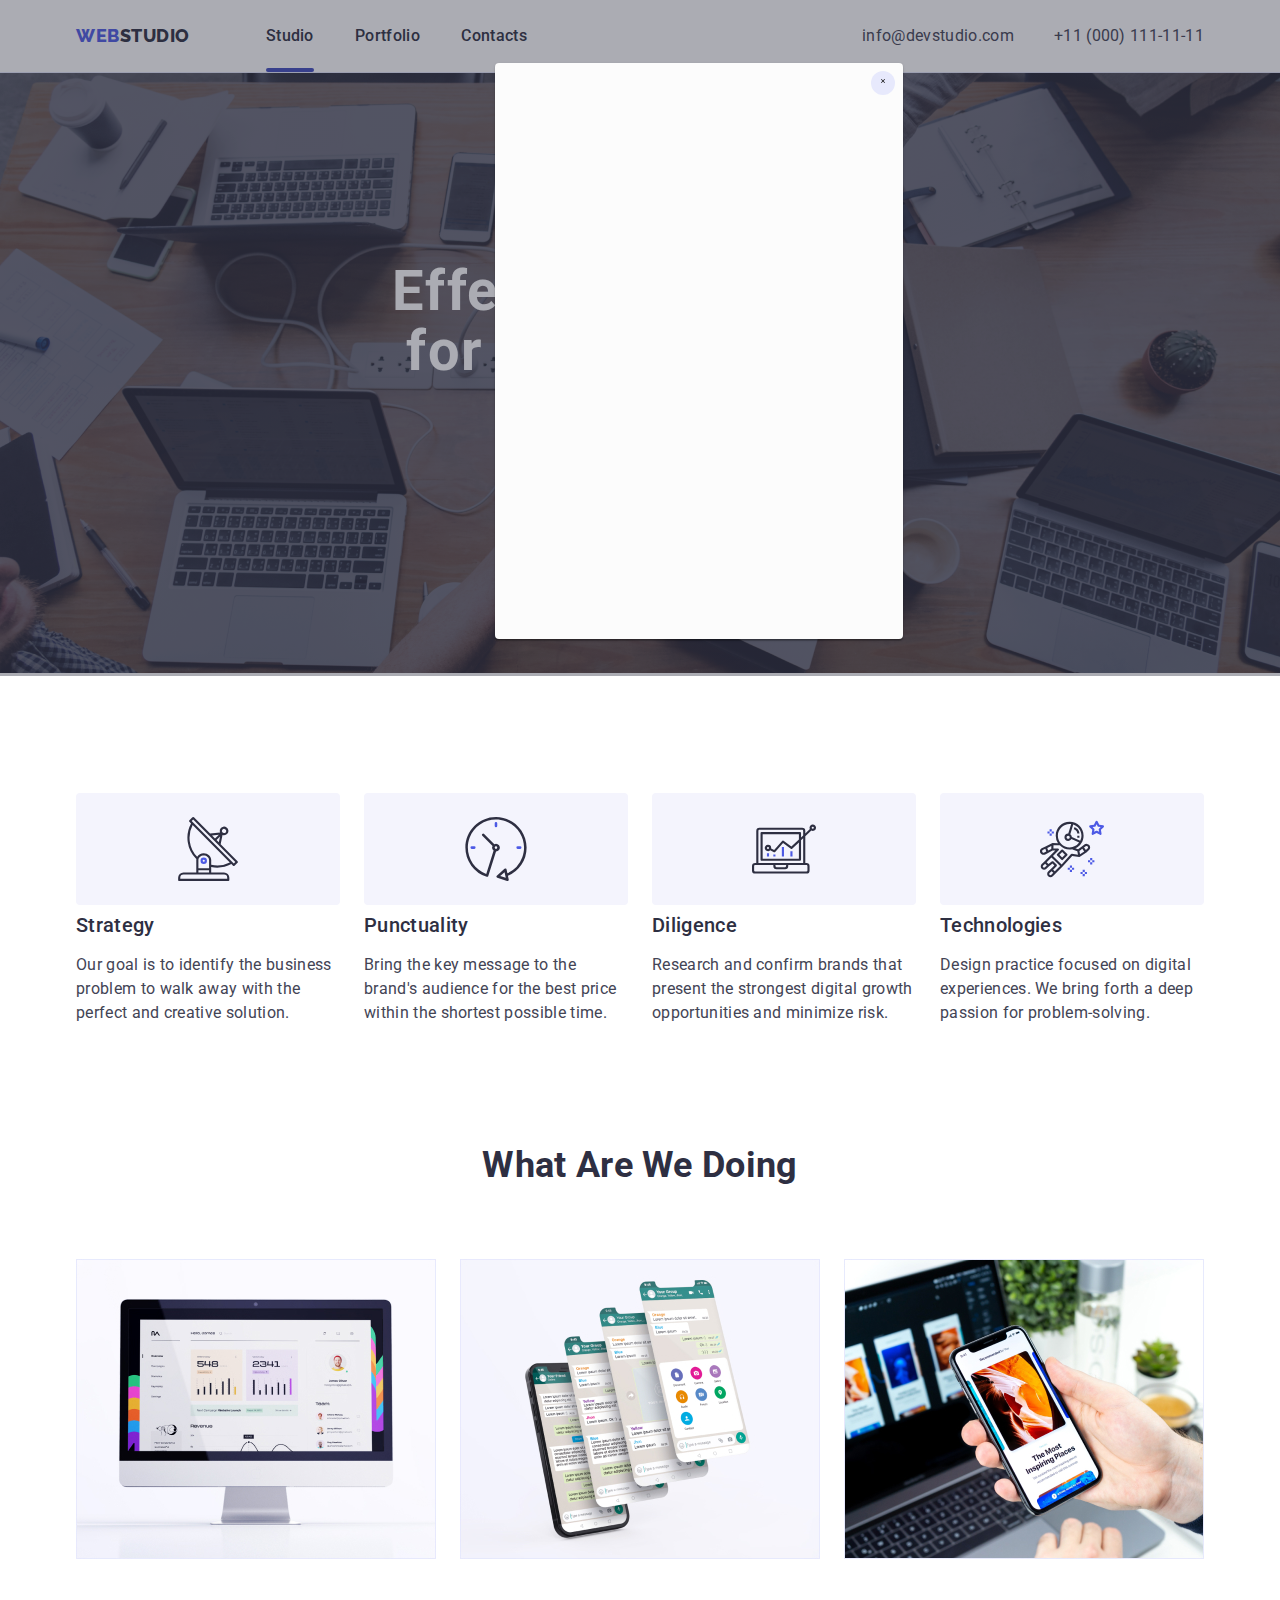
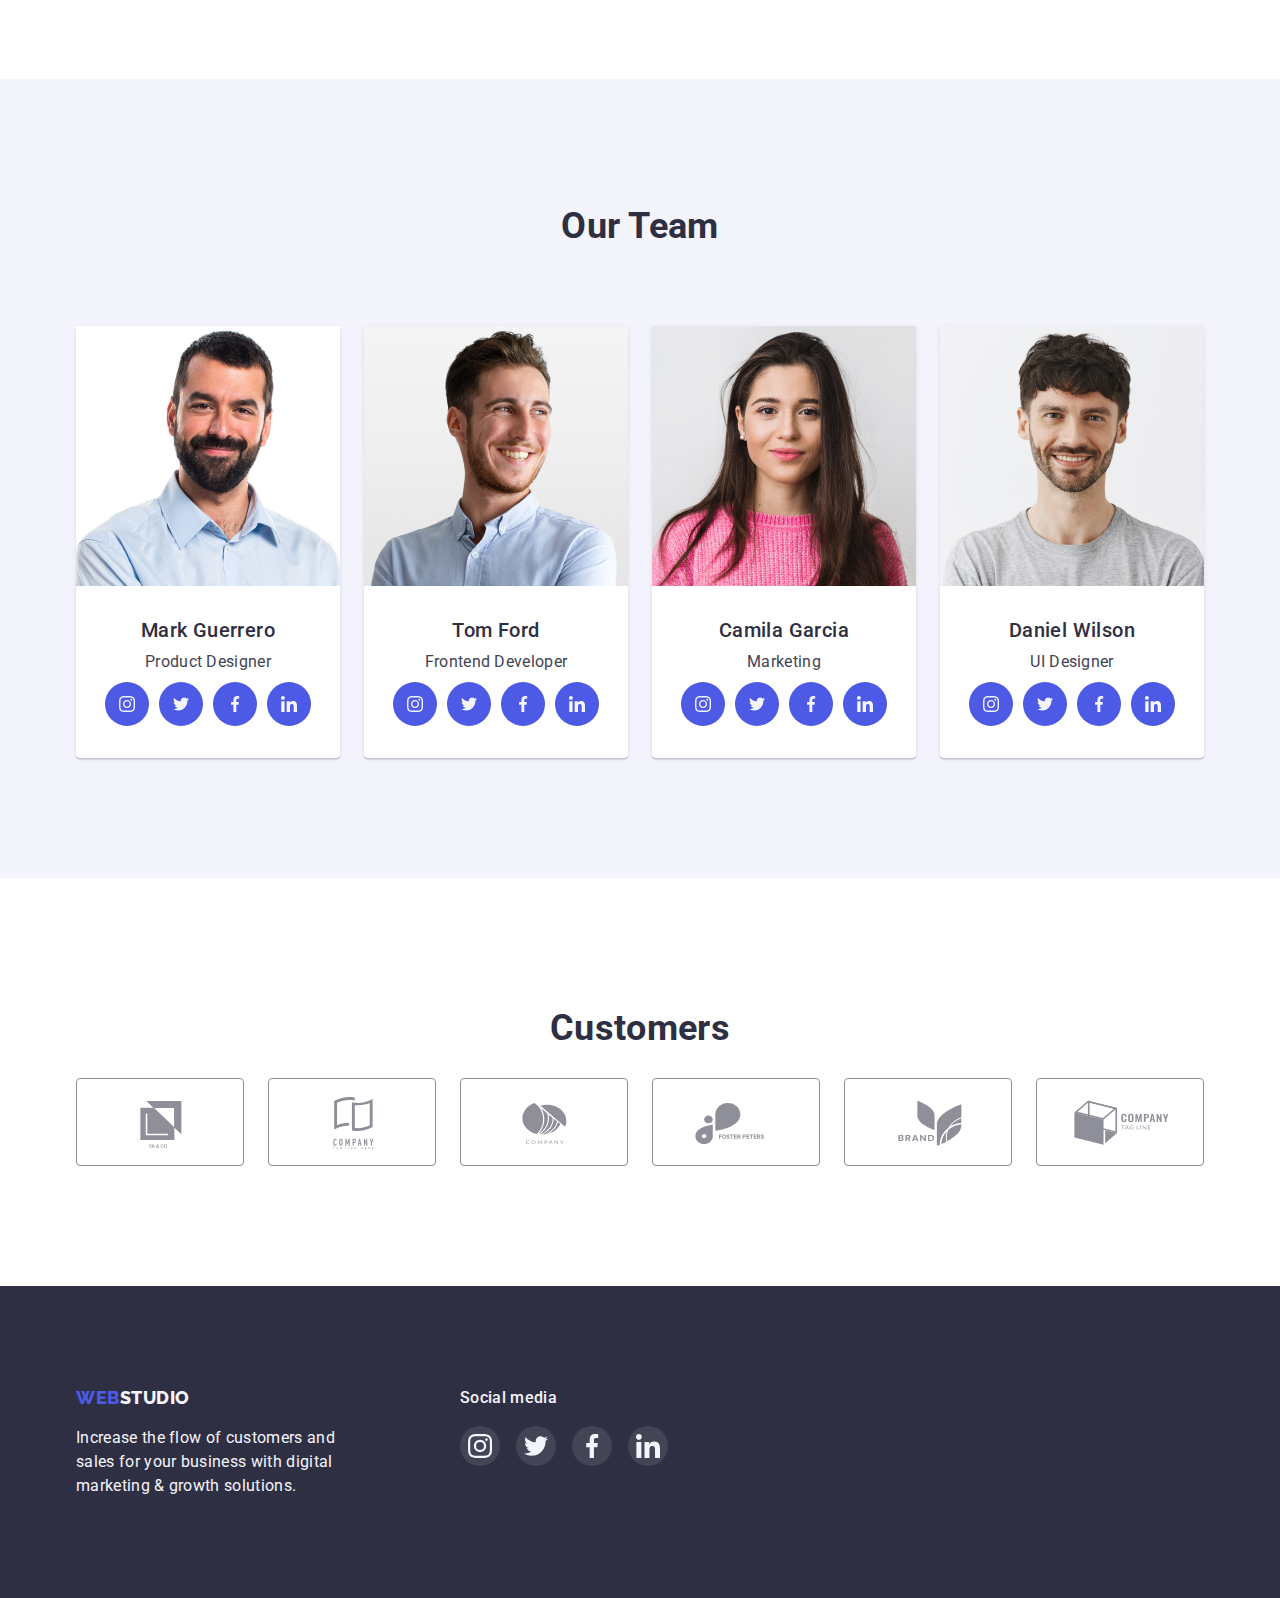
==== index.html @ dc466aa8 "update" ====
<!DOCTYPE html>
<html lang="en">
  <head>
    <meta charset="UTF-8" />
    <meta http-equiv="X-UA-Compatible" content="IE=edge" />
    <meta name="viewport" content="width=device-width, initial-scale=1.0" />
    <title>WebStudio</title>
    <link rel="preconnect" href="https://fonts.googleapis.com" />
    <link rel="preconnect" href="https://fonts.gstatic.com" crossorigin />
    <link
      href="https://fonts.googleapis.com/css2?family=Raleway:wght@800&family=Roboto:wght@400;500;700;900&display=swap"
      rel="stylesheet"
    />
    <link
      href="https://cdn.jsdelivr.net/npm/modern-normalize@1.1.0/modern-normalize.min.css"
      rel="stylesheet"
    />
    <link rel="stylesheet" href="./css/styles.css" />
  </head>
  <body class="body">
    <header>
      <div class="container flexbox-header">
        <nav class="nav-heder">
          <a class="logo link" href="./index.html"
            >Web<span class="logo-heder">Studio</span></a
          >
          <ul class="flexbox-nav list">
            <li>
              <a class="stail-nav link current" href="./index.html">Studio</a>
            </li>
            <li>
              <a class="stail-nav link" href="./portfolio.html">Portfolio</a>
            </li>
            <li>
              <a class="stail-nav link" href="">Contacts</a>
            </li>
          </ul>
        </nav>
        <ul class="flexbox-сontakts">
          <li>
            <a class="stail-contacts link" href="mailto:info@devstudio.com "
              >info@devstudio.com
            </a>
          </li>
          <li>
            <a class="stail-contacts link" href="tel:+110001111111 "
              >+11 (000) 111-11-11
            </a>
          </li>
        </ul>
      </div>
    </header>
    <main>
      <section class="hero">
        <div class="fon-hero">
          <h1 class="hero-title">
            Effective Solutions <br />for Your Business
          </h1>
          <button type="button" data-modal-open class="button-stile">
            Order Servise
          </button>
          <div class="backdrop" data-modal>
            <div class="modal">
              <button class="modal-btn" type="button" data-modal-close>
                <svg class="modal-icon" width="8" height="8">
                  <use href="./image/icons.svg#icon-close"></use>
                </svg>
              </button>
            </div>
          </div>
        </div>
      </section>
      <section class="standart">
        <div class="container">
          <h2 class="feature">Our standards</h2>
          <ul class="list list-standards">
            <li class="li-standart">
              <div class="icons">
                <svg width="64" height="64">
                  <use href="./image/icons.svg#icon-antenna"></use>
                </svg>
              </div>
              <h3 class="stile-title-standart">Strategy</h3>
              <p class="stile-text-standart">
                Our goal is to identify the business problem to walk away with
                the perfect and creative solution.
              </p>
            </li>
            <li class="li-standart">
              <div class="icons">
                <svg width="64" height="64">
                  <use href="./image/icons.svg#icon-clock"></use>
                </svg>
              </div>
              <h3 class="stile-title-standart">Punctuality</h3>
              <p class="stile-text-standart">
                Bring the key message to the brand's audience for the best price
                within the shortest possible time.
              </p>
            </li>
            <li class="li-standart">
              <div class="icons">
                <svg width="64" height="64">
                  <use href="./image/icons.svg#icon-diagram"></use>
                </svg>
              </div>
              <h3 class="stile-title-standart">Diligence</h3>
              <p class="stile-text-standart">
                Research and confirm brands that present the strongest digital
                growth opportunities and minimize risk.
              </p>
            </li>
            <li class="li-standart">
              <div class="icons">
                <svg width="64" height="64">
                  <use href="./image/icons.svg#icon-astronaut"></use>
                </svg>
              </div>
              <h3 class="stile-title-standart">Technologies</h3>
              <p class="stile-text-standart">
                Design practice focused on digital experiences. We bring forth a
                deep passion for problem-solving.
              </p>
            </li>
          </ul>
        </div>
      </section>
      <section class="works">
        <div class="container work">
          <h2 class="work-title">What are we doing</h2>
          <ul class="list-works">
            <li class="list-ing1">
              <img
                class="ing1"
                src="./image/pictures/Rectangle-1.jpg"
                alt="demonstration of the company work"
                width="360"
              />
            </li>
            <li class="list-ing2">
              <img
                class="ing2"
                src="./image/pictures/Rectangle-2.jpg"
                alt="demonstration of the company work"
                width="360"
              />
            </li>
            <li class="list-ing3">
              <img
                class="ing3"
                src="./image/pictures/Rectangle-3.jpg"
                alt="demonstration of the company work"
                width="360"
              />
            </li>
          </ul>
        </div>
      </section>
      <section class="teams">
        <div class="container box-teams">
          <h2 class="team-title">Our Team</h2>
          <ul class="team-list">
            <li class="li-teams">
              <img
                src="./image/workers/img.jpg"
                alt="Member of the command Mark Guerrero , Product Designer "
                width="264"
              />
              <div class="team-card-kontent">
                <h3 class="team-name">Mark Guerrero</h3>
                <p class="team-position">Product Designer</p>
                <ul class="socials list">
                  <li>
                    <a
                      class="socials-link"
                      href="https://instagram.com"
                      rel="noopener noreferrer"
                      aria-label="Instagram link"
                    >
                      <svg class="socials-icon" width="16" height="16">
                        <use href="./image/icons.svg#icon-instagram"></use>
                      </svg>
                    </a>
                  </li>
                  <li>
                    <a class="socials-link" href aria-label="Twitter link">
                      <svg class="socials-icon" width="16" height="16">
                        <use href="./image/icons.svg#icon-twitter"></use>
                      </svg>
                    </a>
                  </li>
                  <li>
                    <a class="socials-link" href aria-label="Facebook link">
                      <svg class="socials-icon" width="16" height="16">
                        <use href="./image/icons.svg#icon-facebook"></use>
                      </svg>
                    </a>
                  </li>
                  <li>
                    <a class="socials-link" href aria-label="Linkedin link">
                      <svg class="socials-icon" width="16" height="16">
                        <use href="./image/icons.svg#icon-linkedin"></use>
                      </svg>
                    </a>
                  </li>
                </ul>
              </div>
            </li>
            <li class="li-teams">
              <img
                src="./image/workers/img-1.jpg"
                alt="Member of the command Tom Ford , Frontend Developer "
                width="264"
              />
              <div class="team-card-kontent">
                <h3 class="team-name">Tom Ford</h3>
                <p class="team-position">Frontend Developer</p>
                <ul class="socials list">
                  <li>
                    <a
                      class="socials-link"
                      href="https://instagram.com"
                      rel="noopener noreferrer"
                      aria-label="Instagram link"
                    >
                      <svg class="socials-icon" width="16" height="16">
                        <use href="./image/icons.svg#icon-instagram"></use>
                      </svg>
                    </a>
                  </li>
                  <li>
                    <a class="socials-link" href aria-label="Twitter link">
                      <svg class="socials-icon" width="16" height="16">
                        <use href="./image/icons.svg#icon-twitter"></use>
                      </svg>
                    </a>
                  </li>
                  <li>
                    <a class="socials-link" href aria-label="Facebook link">
                      <svg class="socials-icon" width="16" height="16">
                        <use href="./image/icons.svg#icon-facebook"></use>
                      </svg>
                    </a>
                  </li>
                  <li>
                    <a class="socials-link" href aria-label="Linkedin link">
                      <svg class="socials-icon" width="16" height="16">
                        <use href="./image/icons.svg#icon-linkedin"></use>
                      </svg>
                    </a>
                  </li>
                </ul>
              </div>
            </li>
            <li class="li-teams">
              <img
                src="./image/workers/img-2.jpg"
                alt="Member of the command Camila , Garcia Marketing"
                width="264"
              />
              <div class="team-card-kontent">
                <h3 class="team-name">Camila Garcia</h3>
                <p class="team-position">Marketing</p>
                <ul class="socials list">
                  <li>
                    <a
                      class="socials-link"
                      href="https://instagram.com"
                      rel="noopener noreferrer"
                      aria-label="Instagram link"
                    >
                      <svg class="socials-icon" width="16" height="16">
                        <use href="./image/icons.svg#icon-instagram"></use>
                      </svg>
                    </a>
                  </li>
                  <li>
                    <a class="socials-link" href aria-label="Twitter link">
                      <svg class="socials-icon" width="16" height="16">
                        <use href="./image/icons.svg#icon-twitter"></use>
                      </svg>
                    </a>
                  </li>
                  <li>
                    <a class="socials-link" href aria-label="Facebook link">
                      <svg class="socials-icon" width="16" height="16">
                        <use href="./image/icons.svg#icon-facebook"></use>
                      </svg>
                    </a>
                  </li>
                  <li>
                    <a class="socials-link" href aria-label="Linkedin link">
                      <svg class="socials-icon" width="16" height="16">
                        <use href="./image/icons.svg#icon-linkedin"></use>
                      </svg>
                    </a>
                  </li>
                </ul>
              </div>
            </li>
            <li class="li-teams">
              <img
                src="./image/workers/img-3.jpg"
                alt="Member of the command Daniel Wilson , Designer "
                width="264"
              />
              <div class="team-card-kontent">
                <h3 class="team-name">Daniel Wilson</h3>
                <p class="team-position">UI Designer</p>
                <ul class="socials list">
                  <li>
                    <a
                      class="socials-link"
                      href="https://instagram.com"
                      rel="noopener noreferrer"
                      aria-label="Instagram link"
                    >
                      <svg class="socials-icon" width="16" height="16">
                        <use href="./image/icons.svg#icon-instagram"></use>
                      </svg>
                    </a>
                  </li>
                  <li>
                    <a class="socials-link" href aria-label="Twitter link">
                      <svg class="socials-icon" width="16" height="16">
                        <use href="./image/icons.svg#icon-twitter"></use>
                      </svg>
                    </a>
                  </li>
                  <li>
                    <a class="socials-link" href aria-label="Facebook link">
                      <svg class="socials-icon" width="16" height="16">
                        <use href="./image/icons.svg#icon-facebook"></use>
                      </svg>
                    </a>
                  </li>
                  <li>
                    <a class="socials-link" href aria-label="Linkedin link">
                      <svg class="socials-icon" width="16" height="16">
                        <use href="./image/icons.svg#icon-linkedin"></use>
                      </svg>
                    </a>
                  </li>
                </ul>
              </div>
            </li>
          </ul>
        </div>
      </section>
      <section class="customers">
        <div class="container">
          <h2 class="title-costomers">Customers</h2>
          <ul class="list lists-costomers">
            <li>
              <a class="link-castom">
                <svg class="icons-costomer" width="104" height="56">
                  <use href="./image/icons.svg#icon-Logo1"></use>
                </svg>
              </a>
            </li>
            <li>
              <a class="link-castom">
                <svg class="icons-costomer" width="104" height="56">
                  <use href="./image/icons.svg#icon-Logo2"></use>
                </svg>
              </a>
            </li>
            <li>
              <a class="link-castom">
                <svg class="icons-costomer" width="104" height="56">
                  <use href="./image/icons.svg#icon-Logo3"></use>
                </svg>
              </a>
            </li>
            <li>
              <a class="link-castom">
                <svg class="icons-costomer" width="104" height="56">
                  <use href="./image/icons.svg#icon-Logo4"></use>
                </svg>
              </a>
            </li>
            <li>
              <a class="link-castom">
                <svg class="icons-costomer" width="104" height="56">
                  <use href="./image/icons.svg#icon-Logo5"></use>
                </svg>
              </a>
            </li>
            <li>
              <a class="link-castom">
                <svg class="icons-costomer" width="104" height="56">
                  <use href="./image/icons.svg#icon-Logo6"></use>
                </svg>
              </a>
            </li>
          </ul>
        </div>
      </section>
    </main>
    <footer class="footer link">
      <div class="container footer-container">
        <div class="footer-link">
          <a class="logo-web link" href="./index.html"
            >Web<span class="logo-footer"> Studio</span></a
          >
          <p class="fuoter-tet">
            Increase the flow of customers and sales for your business with
            digital marketing & growth solutions.
          </p>
        </div>
        <div class="socmedia">
          <h3 class="footer-title">Social media</h3>
          <ul class="social-footer list">
            <li class="social-item">
              <a
                class="social-link-footer"
                href="https://instagram.com"
                rel="noopener noreferrer"
                aria-label="instagram link"
              >
                <svg class="social-icon-footer" width="24" height="24">
                  <use href="./image/icons.svg#icon-instagram"></use>
                </svg>
              </a>
            </li>
            <li class="social-item">
              <a
                class="social-link-footer"
                href="https://twitter.com"
                rel="noopener noreferrer"
                aria-label="twitter link"
              >
                <svg class="social-icon-footer" width="24" height="24">
                  <use href="./image/icons.svg#icon-twitter"></use>
                </svg>
              </a>
            </li>
            <li class="social-item">
              <a
                class="social-link-footer"
                href="https://facebook.com"
                rel="noopener noreferrer"
                aria-label="facebook link"
              >
                <svg class="social-icon-footer" width="24" height="24">
                  <use href="./image/icons.svg#icon-facebook"></use>
                </svg>
              </a>
            </li>
            <li class="social-item">
              <a
                class="social-link-footer"
                href="https://linkedin.com/"
                rel="noopener noreferrer"
                aria-label="linkedin link"
              >
                <svg class="social-icon-footer" width="24" height="24">
                  <use href="./image/icons.svg#icon-linkedin"></use>
                </svg>
              </a>
            </li>
          </ul>
        </div>
      </div>
    </footer>

    <script src="./js/modal.js"></script>
  </body>
</html>
---- css/styles.css ----
:root {
  /* fonts */
  --primary-font: "Roboto";
  --logo-font: "Raleway";
  /*Text color*/
  --slate: #434455;
  --light-slate: #8e8f99;

  /* BG color*/
  --background: #ffffff;
  --cornflower: #e7e9fc;

  --iris: #4d5ae5;
  --ocean: #404bbf;
  --navy-blue: #2e2f42;
  --green: #31d0aa;
  --cornflower: #e7e9fc;
  --gloud: #f4f4fd;
  --novy-blue-modal: #2e2f42;
  --grey: #2e2f42;
}
/* reset styles */

h1,
h2,
h3,
h4,
h5,
h6,
p {
  margin: 0px;
}

img {
  display: block;
}

button {
  cursor: pointer;
}

.list {
  list-style-type: none;
  margin: 0;
  padding: 0;
}

.link {
  text-decoration: none;
  color: currentColor;
  display: block;
}

/*Others*/
body {
  font-family: var(--primary-font), sans-serif;
  font-size: 16px;
  line-height: calc(24 / 16);
  letter-spacing: 0.02em;
  color: var(--slate);
}
ul {
  list-style: none;
  margin: 0px;
  padding: 0px;
}
.container {
  width: 1158px;
  padding-right: 15px;
  padding-left: 15px;
  margin-left: auto;
  margin-right: auto;
}
header {
  border-bottom: 1px solid #e7e9fc;
}
.nav-heder {
  display: flex;
  align-items: center;
}
.adress {
  margin-left: auto;
}
.flexbox-header {
  display: flex;
  justify-content: space-between;
  gap: 40px;
}
.flexbox-nav {
  display: flex;
  justify-content: space-between;
  width: 261px;
  margin-left: 76px;
}
.flexbox-сontakts {
  display: flex;
  justify-content: space-between;
  gap: 40px;
}

.stail-nav {
  font-weight: 500;
  letter-spacing: 0.02em;
  color: var(--navy-blue);
  padding: 24px 0px;
  position: relative;

  transition: calor 1000ms cubic-bezier(0.4, 0, 0.2, 1);
}
.stail-nav link:hover,
.stail-nav link:focus {
  color: var(--ocean);
}
.stail-nav.current::after {
  content: "";
  position: absolute;
  display: block;
  bottom: 0;
  width: 100%;
  height: 4px;
  border-radius: 2px;
  background-color: var(--ocean);
}
.stail-nav:hover,
.stail-nav:focus,
.contact:hover,
.contact:focus {
  color: var(--hover-bt);
}
.logo {
  font-family: "Raleway", sans-serif;
  font-style: normal;
  font-weight: 800;
  font-size: 18px;
  line-height: calc(24 / 18);
  letter-spacing: 0.03em;
  text-transform: uppercase;
  color: var(--iris);
}
.logo-heder {
  color: var(--navy-blue);
}
.stail-contacts {
  font-weight: 400;
  letter-spacing: 0.02em;
  color: var(--slate);
  padding: 24px 0px;
}
.stail-contacts:hover,
.stail-contacts:focus {
  color: var(--ocean);
}
.hero {
  display: flex;
  align-items: center;
  justify-content: center;
  max-height: 600px; /*висота контента*/
  max-width: 1440px;
  padding-top: 188px; /*відстань від рамки с середену до контенту*/
  padding-bottom: 188px; /*відстань від рамки с середену до контенту*/
  background-color: var(--navy-blue);
  background-image: linear-gradient(
      rgba(46, 47, 66, 0.7),
      rgba(46, 47, 66, 0.7)
    ),
    url(../image/fon/fon-hero.png);
  background-repeat: no-repeat;
  background-position: center;
  background-size: cover;
  margin-left: auto;
  margin-right: auto;
}
.hero-title {
  font-weight: 700;
  font-size: 56px;
  line-height: calc(60 / 56);
  letter-spacing: 0.02em;
  color: var(--background);
  /*позиціювання*/
  text-align: center; /*розміщення тексту по центру*/
  margin-bottom: 48px; /*нижній відступ від рамки*/
}
.button-stile {
  border: none;
  font-family: "Roboto";
  background: var(--iris);
  font-weight: 500;
  font-size: 16px;
  line-height: calc(24 / 16);
  letter-spacing: 0.04em;
  color: var(--background);
  display: block;
  padding: 16px 32px;
  margin: 0px auto;
  box-shadow: 0px 4px 4px rgba(0, 0, 0, 0.15); /*стиль тіні*/
  border-radius: 4px;
  transition: background-color 250ms cubic-bezier(0.4, 0, 0.2, 1);
}
.button-stile:hover,
.button-stile:focus {
  background-color: var(--ocean);
}
.standart {
  /*внутрішні відступи від рамки*/
  padding-top: 120px;
  padding-bottom: 120px;
}
.list-standards {
  display: flex;
  justify-content: space-between; /*Вирівнює елементи flex вздовж головної осі поточного рядка контейнера flex.*/
}
.li-standart {
  display: flex;
  flex-direction: column;
  align-items: flex-start;
  padding: 0px;
  gap: 8px;
  width: 264px;
}
.icons {
  display: flex;
  width: 264px;
  height: 112px;
  background: var(--gloud);
  border-radius: 4px;
  justify-content: center;
  align-items: center;
}
.icons-stan {
  position: absolute;
  width: 64px;
  height: 64px;
  left: 100px;
  top: 24px;
}
.feature {
  position: absolute;
  width: 1px;
  height: 1px;
  margin: -1px;
  border: 0;
  padding: 0;
  white-space: nowrap;
  clip-path: inset(100%);
  clip: rect(0 0 0 0);
  overflow: hidden;
}

.stile-title-standart {
  font-weight: 500;
  font-size: 20px;
  line-height: calc(24 / 20);
  color: var(--navy-blue);
  margin-bottom: 8px;
}
.stile-text-standart {
  color: var(--slate);
}
.works {
  padding-bottom: 120px;
}
.work {
}

.work-title {
  font-weight: 700;
  font-size: 36px;
  line-height: calc(40 / 36);
  color: var(--navy-blue);
  margin-bottom: 74px;
  text-transform: capitalize; /*Керує ефектами використання великих літер у тексті елемента.*/
  text-align: center; /*Описує, як вбудований вміст блоку вирівнюється по горизонталі, якщо 
                        вміст не повністю заповнює поле рядка.*/
}
.list-works {
  display: flex;
  justify-content: center;
  gap: 24px;
}
.teams {
  background-color: var(--gloud);
  padding-top: 120px;
  padding-bottom: 120px;
}
.team-title {
  font-weight: 700;
  font-size: 36px;
  line-height: calc(40 / 26);
  color: var(--navy-blue);
  text-transform: capitalize;
  text-align: center;
  margin-bottom: 72px;
}
.team-list {
  display: flex;
  gap: 24px;
  justify-content: center;
}
.li-teams {
  width: 264px;

  background: #ffffff;
  box-shadow: 0px 1px 6px rgba(46, 47, 66, 0.08),
    0px 1px 1px rgba(46, 47, 66, 0.16), 0px 2px 1px rgba(46, 47, 66, 0.08);
  border-radius: 0px 0px 4px 4px;
}
.team-name {
  font-weight: 500;
  font-size: 20px;
  line-height: calc(24 / 20);
  letter-spacing: 0.02em;
  color: var(--navy-blue);
  margin-bottom: 8px;
}
.team-position {
  font-weight: 400;
  color: var(--slate);
  margin-bottom: 8px;
}
.team-card-kontent {
  display: flex;
  flex-direction: column;
  justify-content: center;
  align-items: center;
  padding: 32px 16px;
}
.socials {
  display: flex;
  align-items: center;
  justify-content: center;
  gap: 10px;
}
.socials-link {
  display: flex;
  align-items: center;
  justify-content: center;
  width: 44px;
  height: 44px;
  background-color: var(--iris);
  border-radius: 50%;
  transition: background-color 250ms cubic-bezier(0.4, 0, 0.2, 1);
}
.socials-link:hover,
.socials-link:focus {
  background-color: var(--ocean);
}
.socials-icon {
  fill: var(--gloud);
}
.customers {
  padding-top: 130px;
  padding-bottom: 120px;
}
.title-costomers {
  font-size: 36px;
  line-height: calc(40 / 36);
  color: var(--navy-blue);
  text-transform: capitalize;
  text-align: center;
  margin-bottom: 30px;
}
.lists-costomers {
  display: flex;
  justify-content: space-between;
}
.icons-costomer {
  fill: currentColor;
}
.link-castom {
  display: flex;
  width: 168px;
  height: 88px;
  justify-content: center;
  align-items: center;
  color: #8e8f99;
  box-sizing: border-box;
  border: 1px solid #8e8f99;
  border-radius: 4px;
  transition: color 250ms cubic-bezier(0.4, 0, 0.2, 1),
    border 250ms cubic-bezier(0.4, 0, 0.2, 1);
}
.link-castom:hover,
.link-castom:focus {
  color: var(--ocean);
  border: 1px solid #404bbf;
}
.footer {
  background-color: var(--navy-blue);
  padding: 100px 0px;
}
.footer-container {
  display: flex;
}
.footer-link {
  display: flex;
  justify-content: flex-start;
  flex-direction: column;
  margin-right: 120px;
}
.logo-web {
  font-family: var(--logo-font);
  font-weight: 800;
  font-size: 18px;
  line-height: calc(24 / 18);
  letter-spacing: 0.03em;
  text-transform: uppercase;
  display: flex;
  align-items: center;
  color: var(--iris);
}
.logo-footer {
  font-family: var(--logo-font);
  font-weight: 800;
  font-size: 18px;
  line-height: calc(24 / 18);
  letter-spacing: 0.03em;
  color: var(--gloud);
}
.fuoter-tet {
  font-weight: 400;
  font-size: 16px;
  line-height: calc(24 / 16);
  letter-spacing: 0.02em;
  color: var(--gloud);

  margin-top: 16px;
  width: 264px;
  height: 72px;
}
.socmedia {
  display: flex;
  flex-wrap: wrap;
  width: 208px;
  height: 80px;
}
.footer-title {
  color: var(--gloud);
  margin-bottom: 16px;
  font-weight: 500;
  font-size: 16px;
  line-height: calc(24 / 16);
}
.social-footer {
  display: flex;
  align-items: center;
  justify-content: center;
  gap: 16px;
}
.social-icon-footer {
  fill: var(--gloud);
}
.social-link-footer {
  display: flex;
  align-items: center;
  justify-content: center;
  width: 40px;
  height: 40px;

  background-color: rgba(255, 255, 255, 0.1);
  border-radius: 50%;
  transition: background-color 250ms cubic-bezier(0.4, 0, 0.2, 1);
}
.social-link-footer:hover,
.social-link-footer:focus {
  background-color: var(--green);
}

/*Portfolio*/
.section {
  padding-top: 96px;
  padding-bottom: 120px;
}
.box-filter {
  display: flex;
  justify-content: space-between;
  margin-bottom: 72px;
  width: 586px;

  margin-right: auto;
  margin-left: auto;
}
.filtr-btn {
  font-family: "Roboto";
  border: none;
  cursor: pointer;
  font-weight: 500;
  font-size: 16px;
  line-height: calc(24 / 16);
  letter-spacing: 0.04em;
  color: var(--iris);
  background-color: var(--cornflower);
  border: 1px solid #e7e9fc;
  border-radius: 4px;
  height: 48px;
  display: block;
  padding: 12px 24px;
  margin: 0px auto;
  transition: background-color 250ms cubic-bezier(0.4, 0, 0.2, 1),
    color 250ms cubic-bezier(0.4, 0, 0.2, 1),
    border-color 250ms cubic-bezier(0.4, 0, 0.2, 1),
    box-shadow 250ms cubic-bezier(0.4, 0, 0.2, 1);
}
.filtr-btn:hover,
.filtr-btn:focus {
  background-color: var(--ocean);
  color: var(--background);
  border-color: var(--iris);
  box-shadow: 0px 4px 4px rgba(0, 0, 0, 0.25);
}
.box-projekt {
  display: flex;
  flex-wrap: wrap;
  gap: 48px 24px;
}
.tumb {
  position: relative;
  overflow: hidden;
}
.overlay {
  position: absolute;
  top: 0;
  left: 0;
  width: 100%;
  height: 100%;
  transform: translateY(100%);
  transition: transform 250ms;
  transition-timing-function: cubic-bezier(0.4, 0, 0.2, 1);
  background-color: #4d5ae5;
}
.text-overlay {
  padding: 40px 32px;
  color: #f4f4fd;
}
.card:hover,
.card:focus {
  width: 360px;
  height: 420px;
  box-shadow: 0px 1px 6px rgba(46, 47, 66, 0.08);
}

.card:hover .overlay,
.card:focus .overlay {
  transform: translateY(0);
}
.card {
  width: 360px;
  background: #ffffff;
  box-shadow: 0px 1px 6px rgba(46, 47, 66, 0.08);
}
.box-projekt-kontent {
  display: flex;
  flex-direction: column;
  justify-content: center;
  align-items: flex-start;
  padding: 32px 16px;
  gap: 8px;
  border: 1px solid #e7e9fc;
  border-top: none;
}
.name-proect {
  font-weight: 500;
  font-size: 20px;
  line-height: calc(24 / 20);
  color: var(--navy-blue);
}
/**
  |============================
  | Modal window
  |============================
*/
.backdrop {
  position: fixed;
  top: 0;
  left: 0;
  width: 1440px;
  height: 676px;
  background: rgba(46, 47, 66, 0.4);
}
.backdrop.is-hidden {
  left: 180px;
  top: 96px;
  opacity: 0;
  visibility: hidden;
  pointer-events: none;
  transition-delay: 250ms;
}
.modal {
  position: absolute;
  top: calc(50% - 275px);
  left: calc(50% - 225px);
  width: 408px;
  min-height: 576px;
  background-color: #fcfcfc;
  border-radius: 4px;
  box-shadow: 0px 1px 1px rgba(0, 0, 0, 0.14), 0px 1px 3px rgba(0, 0, 0, 0.12),
    0px 2px 1px rgba(0, 0, 0, 0.2);
}
.modal-btn {
  position: absolute;
  top: 8px;
  right: 8px;
  display: flex;
  align-items: center;
  justify-content: center;
  width: 24px;
  height: 24px;
  padding: 0;
  border: none;
  border-radius: 50%;
  background-color: var(--cornflower);
}
.modal-icon {
  background: #e7e9fc;
}
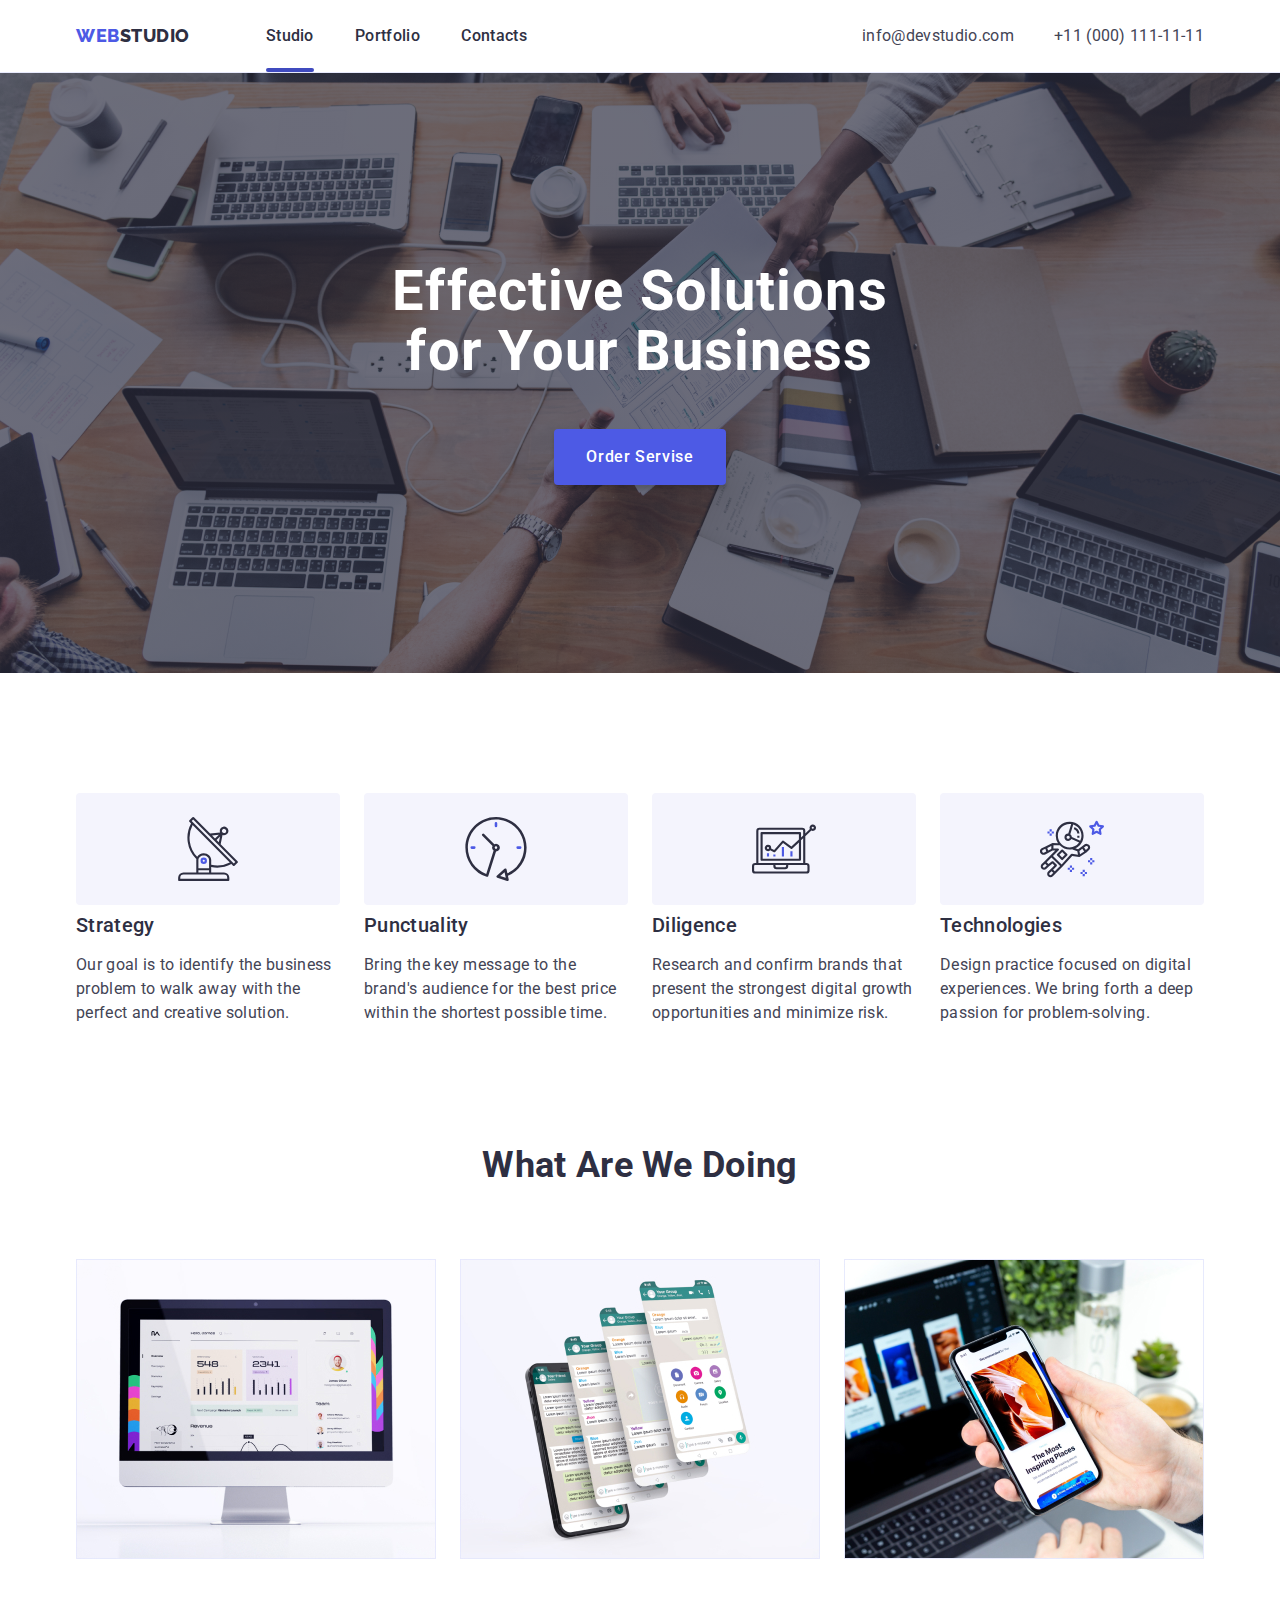
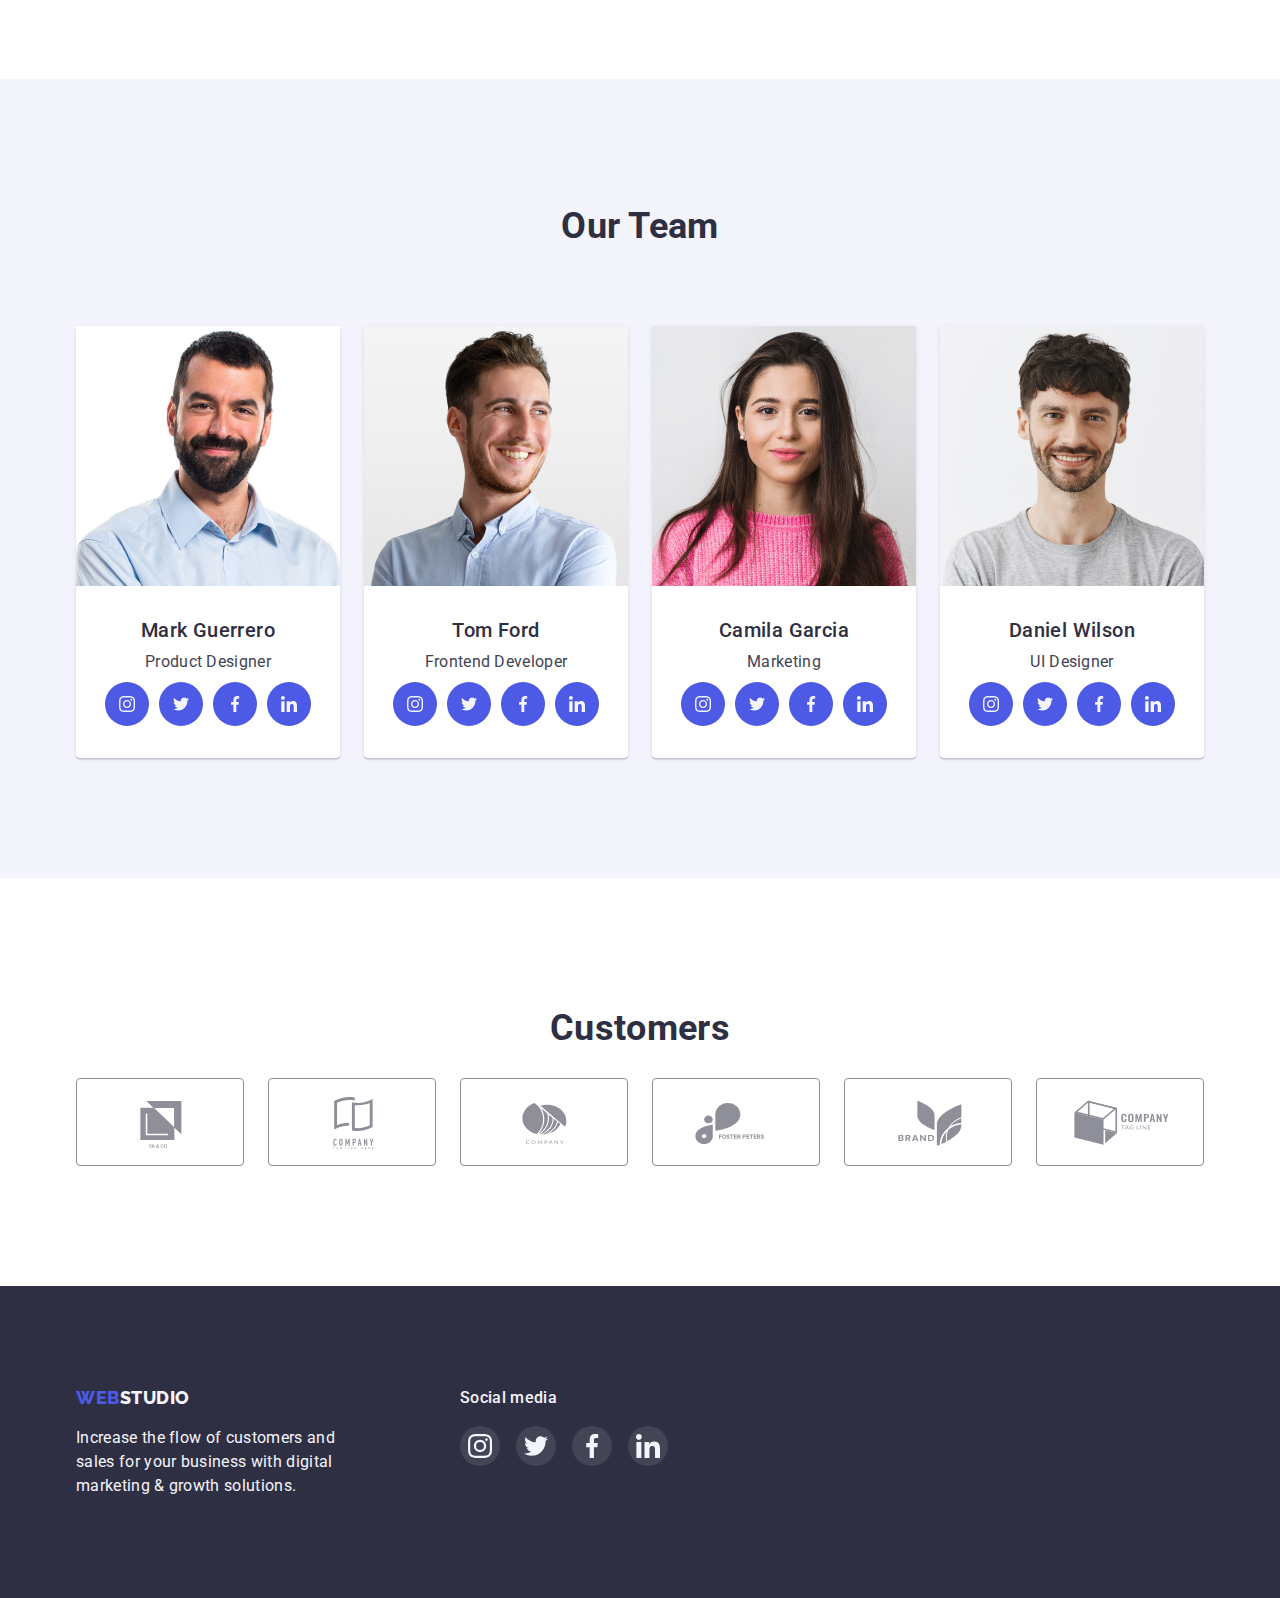
==== commit 9e2b9fa4: "ap" ====
--- a/index.html
+++ b/index.html
@@ -59,7 +59,7 @@
           <button type="button" data-modal-open class="button-stile">
             Order Servise
           </button>
-          <div class="backdrop" data-modal>
+          <div class="backdrop is-hidden" data-modal>
             <div class="modal">
               <button class="modal-btn" type="button" data-modal-close>
                 <svg class="modal-icon" width="8" height="8">
--- a/css/styles.css
+++ b/css/styles.css
@@ -572,8 +572,8 @@
   position: fixed;
   top: 0;
   left: 0;
-  width: 1440px;
-  height: 676px;
+  width: 100%;
+  height: 100%;
   background: rgba(46, 47, 66, 0.4);
 }
 .backdrop.is-hidden {
@@ -586,8 +586,9 @@
 }
 .modal {
   position: absolute;
-  top: calc(50% - 275px);
-  left: calc(50% - 225px);
+  top: 50%;
+  left:50%;
+  transform: translate(-50%, -50%);
   width: 408px;
   min-height: 576px;
   background-color: #fcfcfc;
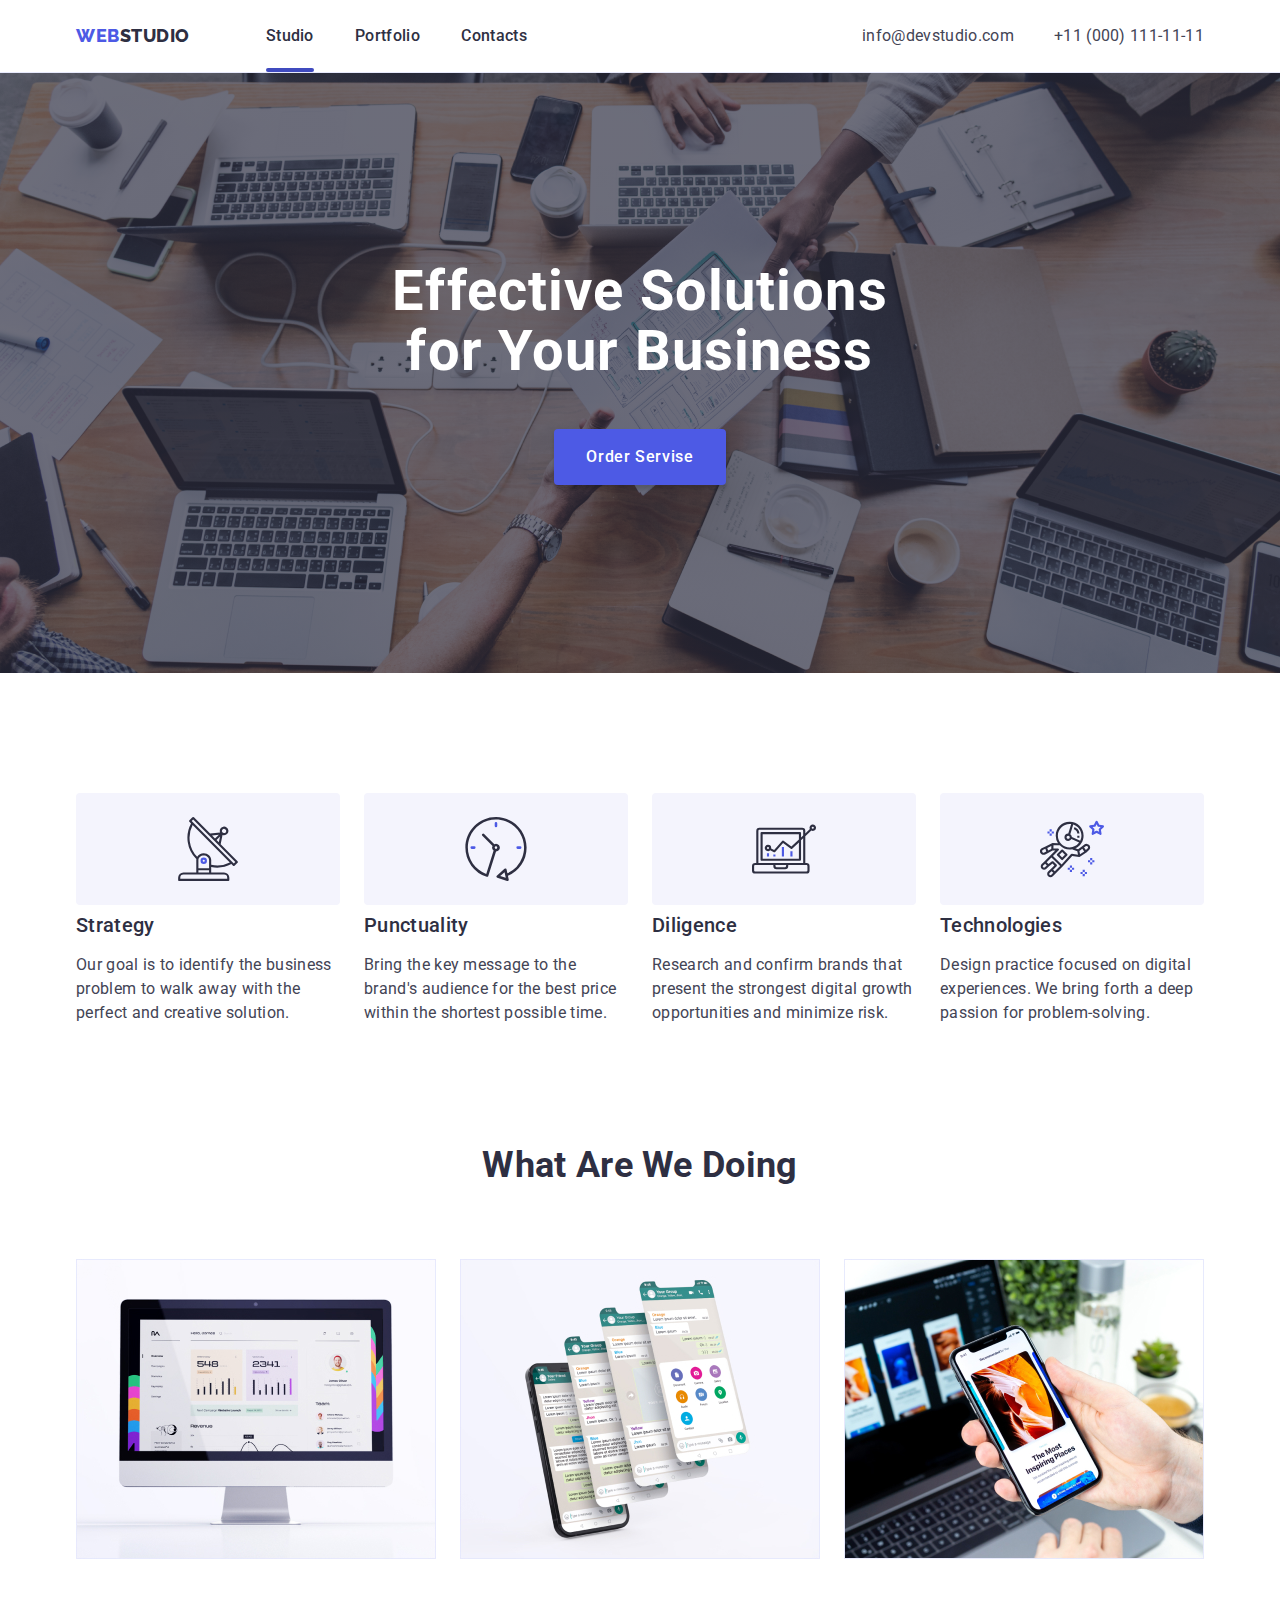
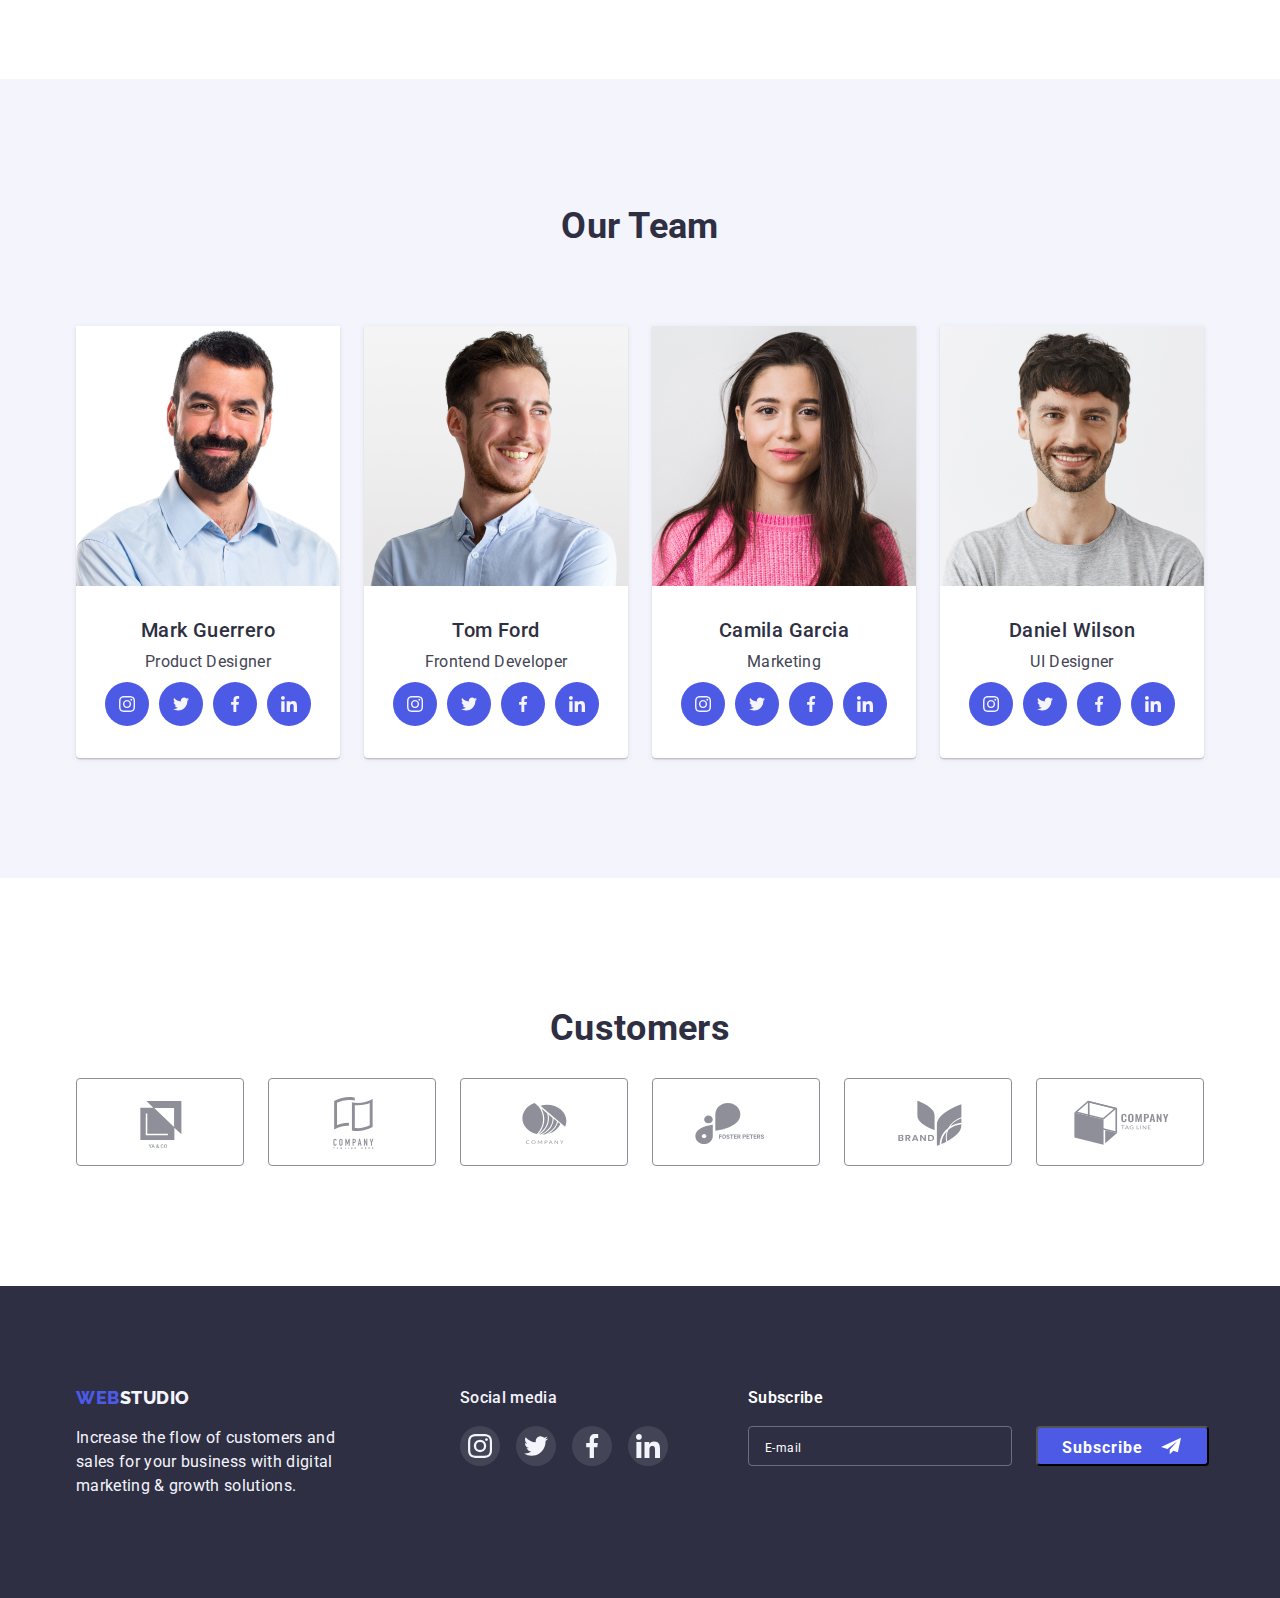
==== commit 484e1399: "up" ====
--- a/index.html
+++ b/index.html
@@ -66,6 +66,51 @@
                   <use href="./image/icons.svg#icon-close"></use>
                 </svg>
               </button>
+              <strong class="modal-title"
+                >Leave your contacts and we will call you back</strong
+              >
+              <form name="modal_form" autocomplete="on" novalidate>
+                <!--форма запису без використання id -->
+                <div class="input">
+                  <label class="modal-form-label">
+                    Name
+                    <input class="form-inpud" type="nam" name="name" />
+                    <scg class="modal-form-icon" width="20" height="20">
+                      <use href="./image/icons.svg#user-name"></use
+                    ></scg>
+                  </label>
+                  <label class="modal-form-label">
+                    Email
+                    <input class="form-inpud" type="email" name="email" />
+                    <scg class="modal-form-icon" width="20" height="20">
+                      <use href="./image/icons.svg#user-email"></use
+                    ></scg>
+                  </label>
+                  <label class="modal-form-label">
+                    Phone number
+                    <input class="form-inpud" name="phone_number" type="tel" />
+                    <scg class="modal-form-icon" width="20" height="20">
+                      <use href="./image/icons.svg#user-phone"></use
+                    ></scg>
+                  </label>
+                  <label class="modal-form-label">
+                    Comment
+                    <textarea class="form-text"
+                      name="comment"
+                      rows="5"
+                      placeholder="Text input"
+                    ></textarea>
+                  </label>
+                </div>
+                <label class="label-box">
+                  <input type="checkbox" name="hobby" value="music" checked />
+                  <scg class="modal-form-icon" width="20" height="20">
+                    <use href=""></use
+                  ></scg>
+                  I accept the terms and conditions of the <a>Privacy Policy</a>
+                </label>
+                <button class="button-submit" type="submit">Submit</button>
+              </form>
             </div>
           </div>
         </div>
@@ -461,6 +506,26 @@
             </li>
           </ul>
         </div>
+        <div class="subscrible-wrapper">
+          <b class="text-form-footer">Subscribe</b>
+          <form class="form-footer">
+            <label class="footer-form-label">
+              <input
+                class="footer-form-field"
+                type="email"
+                placeholder="E-mail"
+                name="subscrible-email"
+                required
+              />
+            </label>
+            <button class="button-footer" type="submit">
+              Subscribe
+              <svg class="subscrible-icon" width="24" height="20">
+                <use href="./image/icons.svg#plane"></use>
+              </svg>
+            </button>
+          </form>
+        </div>
       </div>
     </footer>
 
--- a/css/styles.css
+++ b/css/styles.css
@@ -104,8 +104,7 @@
   color: var(--navy-blue);
   padding: 24px 0px;
   position: relative;
-
-  transition: calor 1000ms cubic-bezier(0.4, 0, 0.2, 1);
+  transition: color 250ms cubic-bezier(0.4, 0, 0.2, 1);
 }
 .stail-nav link:hover,
 .stail-nav link:focus {
@@ -125,7 +124,7 @@
 .stail-nav:focus,
 .contact:hover,
 .contact:focus {
-  color: var(--hover-bt);
+  color: var(--ocean);
 }
 .logo {
   font-family: "Raleway", sans-serif;
@@ -145,6 +144,7 @@
   letter-spacing: 0.02em;
   color: var(--slate);
   padding: 24px 0px;
+  transition: color 250ms cubic-bezier(0.4, 0, 0.2, 1);
 }
 .stail-contacts:hover,
 .stail-contacts:focus {
@@ -432,6 +432,7 @@
   flex-wrap: wrap;
   width: 208px;
   height: 80px;
+  margin-right: 80px;
 }
 .footer-title {
   color: var(--gloud);
@@ -563,6 +564,58 @@
   line-height: calc(24 / 20);
   color: var(--navy-blue);
 }
+.subscrible-icon {
+  display: inline-block;
+  margin-left: 16px;
+  fill: #FFFFFF;
+  }
+.form-footer {
+display: flex;
+justify-content: center;
+}
+.footer-form-label{
+  margin-right: 24px;
+}
+.text-form-footer {
+ display: block;
+ margin-bottom: 16px;
+ font-weight: 600;
+ font-size: 16px;
+ line-height: 1.5;
+ color: #FFFFFF;
+}
+.footer-form-field {
+  width: 264px;
+  height: 40px;
+  padding: 8px 16px;
+  background-color: transparent;
+  border: 1px solid rgba(255, 255, 255, 0.3);
+  border-radius: 4px;
+  outline: none;
+}
+.footer-form-field::placeholder {
+ font-size: 12px;
+ line-height: 2;
+ letter-spacing: 0.04em;
+ color: #FFFFFF;
+ /* color: rgba(255, 255, 255, 0.6); */
+}
+
+.button-footer {
+display: flex; 
+height: 40px;
+padding: 8px 24px;
+background-color: #4D5AE5;
+border-radius: 4px;
+transition-duration: 250ms;
+transition-timing-function: cubic-bezier(0.4, 0, 0.2, 1);
+transition-property: color, background-color;
+font-weight: 700;
+font-size: 16px;
+line-height: 1.5;
+letter-spacing: 0.06em;
+color:  #FFFFFF;
+}
 /**
   |============================
   | Modal window
@@ -584,22 +637,30 @@
   pointer-events: none;
   transition-delay: 250ms;
 }
+.backdrop.is-hidden .modal {
+  width: 0px;
+  opacity: 0;
+  transition: 200ms;
+}
 .modal {
   position: absolute;
   top: 50%;
-  left:50%;
+  left: 50%;
   transform: translate(-50%, -50%);
+  padding: 72px 24px 24px 24px;
   width: 408px;
   min-height: 576px;
   background-color: #fcfcfc;
   border-radius: 4px;
   box-shadow: 0px 1px 1px rgba(0, 0, 0, 0.14), 0px 1px 3px rgba(0, 0, 0, 0.12),
     0px 2px 1px rgba(0, 0, 0, 0.2);
+  transition: width 
+  400ms ease 200ms, opacity 400ms, ease 200ms;
 }
 .modal-btn {
   position: absolute;
-  top: 8px;
-  right: 8px;
+  top: 24px;
+  right: 24px;
   display: flex;
   align-items: center;
   justify-content: center;
@@ -609,7 +670,92 @@
   border: none;
   border-radius: 50%;
   background-color: var(--cornflower);
-}
-.modal-icon {
-  background: #e7e9fc;
-}
+  transition: background-color 250ms cubic-bezier(0.4, 0, 0.2, 1);
+}
+.modal-btn:hover,
+.modal-btn:focus {
+  fill: #ffffff;
+  background: #404bbf;
+}
+label {
+  display: flex;
+  flex-direction: column;
+  margin-bottom: 8px;
+}
+/* -------------------------- */
+.modal-title {
+  display: block;
+  text-align: center;
+  margin-bottom: 16px;
+  font-size: 16px;
+  line-height: 24px;
+  text-align: center;
+  letter-spacing: 0.02em;
+  color: #2E2F42;
+  
+}
+.input {
+  display: block;
+  flex-direction: column;
+  justify-content: center;
+  
+}
+ 
+.modal-form-label {
+  font-weight: 400;
+  font-size: 12px;
+  line-height: 16px;
+  letter-spacing: 0.04em;
+  color: #8E8F99;
+ }
+.form-inpud{
+  width: 100%;
+  height: 40px;
+  padding-left: 50px;
+  box-sizing: border-box;
+  border: 1px solid rgba(33, 33, 33, 0.2);
+border-radius: 4px;
+}
+.modal-form-icon {
+  position: absolute;
+  top: 50%;
+  left: 16px;
+  transform: translateY(-50%);
+  fill:  #434455;
+  transition: fill 250ms cubic-bezier(0.4, 0, 0.2, 1);
+}
+.form-text{
+  font-size: 12px;
+  line-height: calc(16/ 24);
+  letter-spacing: 0.04em;
+  margin-bottom: 24px;
+  width: 100%;
+  height: 120px;
+  box-sizing: border-box;
+  border: 1px solid rgba(33, 33, 33, 0.2);
+border-radius: 4px;
+}
+.button-submit {
+  border: none;
+  font-family: "Roboto";
+  background: var(--iris);
+  font-weight: 500;
+  font-size: 16px;
+  line-height: calc(24 / 16);
+  letter-spacing: 0.04em;
+  color: var(--background);
+  display: block;
+  padding: 16px 32px;
+  margin: 0px auto;
+  box-shadow: 0px 4px 4px rgba(0, 0, 0, 0.15); /*стиль тіні*/
+  border-radius: 4px;
+  transition: background-color 250ms cubic-bezier(0.4, 0, 0.2, 1);
+}
+.button-submit:hover,
+.button-submit:focus {
+  background-color: var(--ocean);
+}
+.label-box {
+  display: flex;
+  justify-content: center;
+}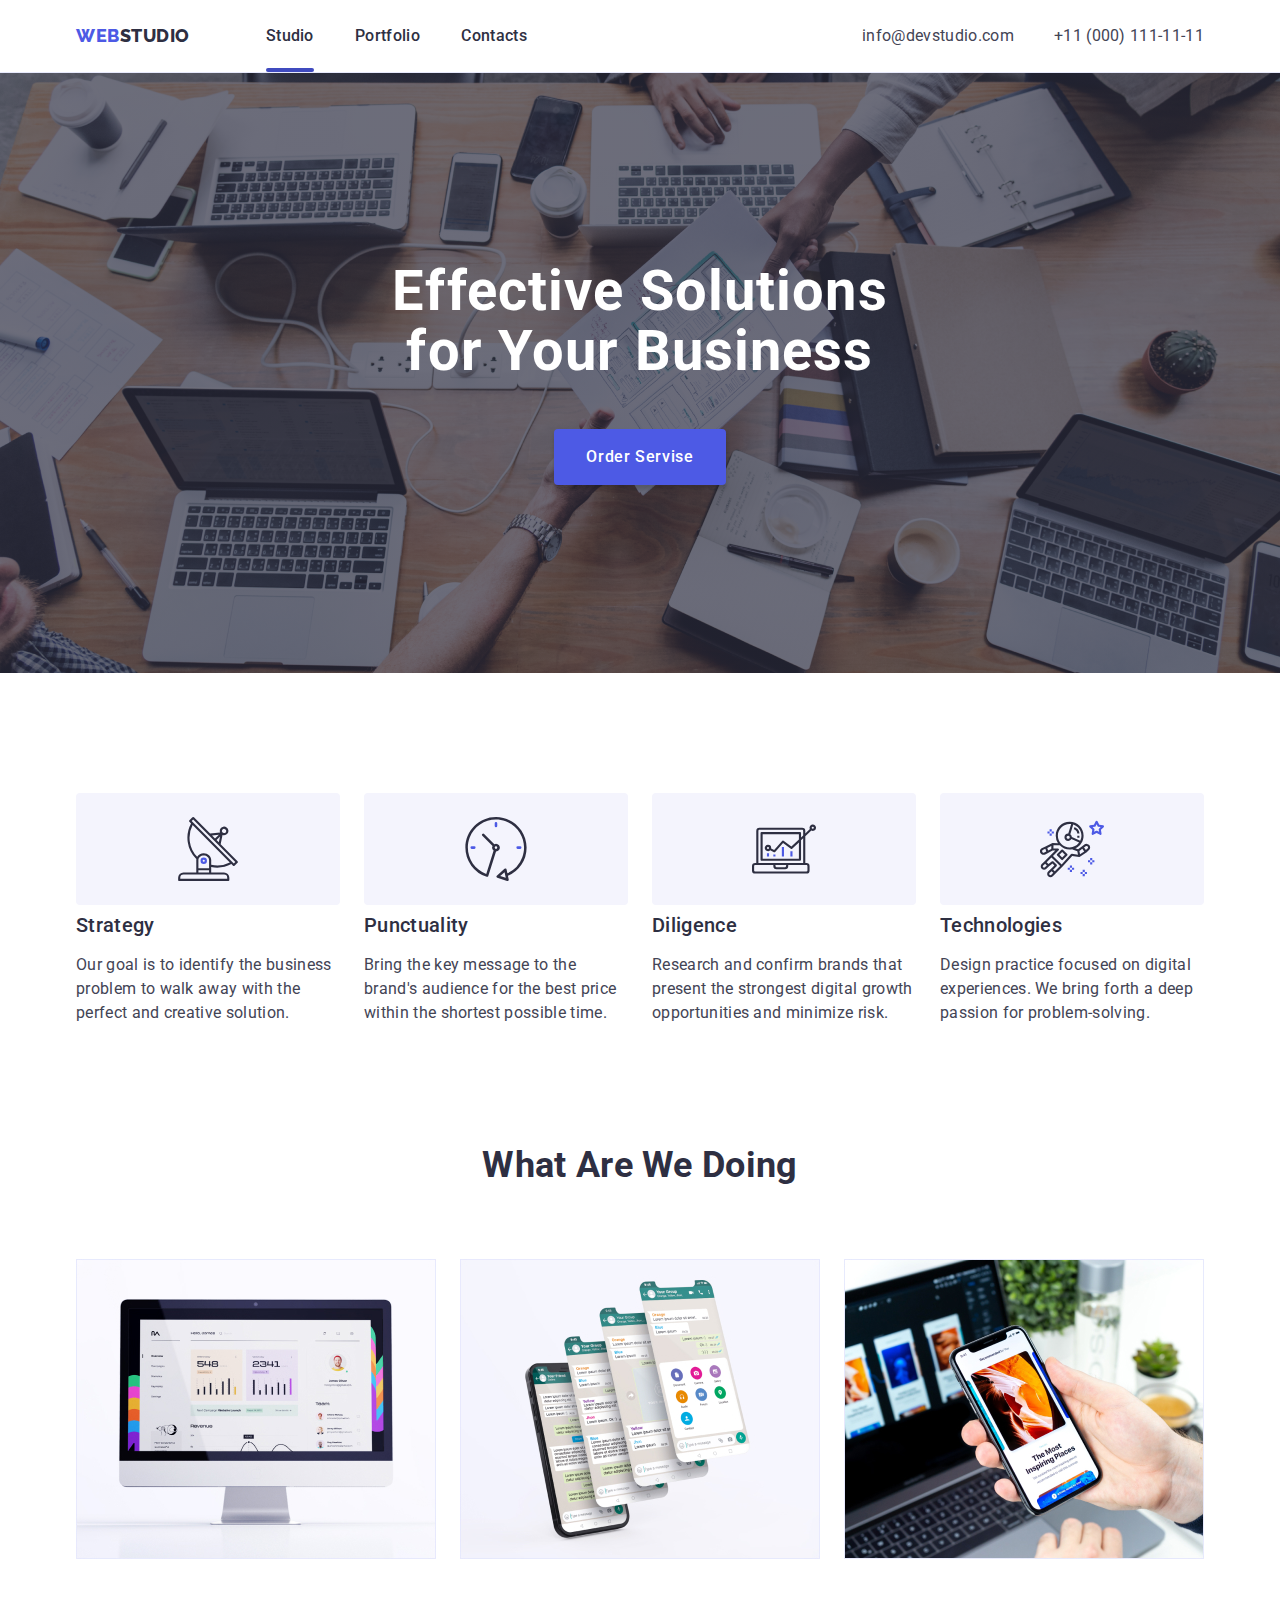
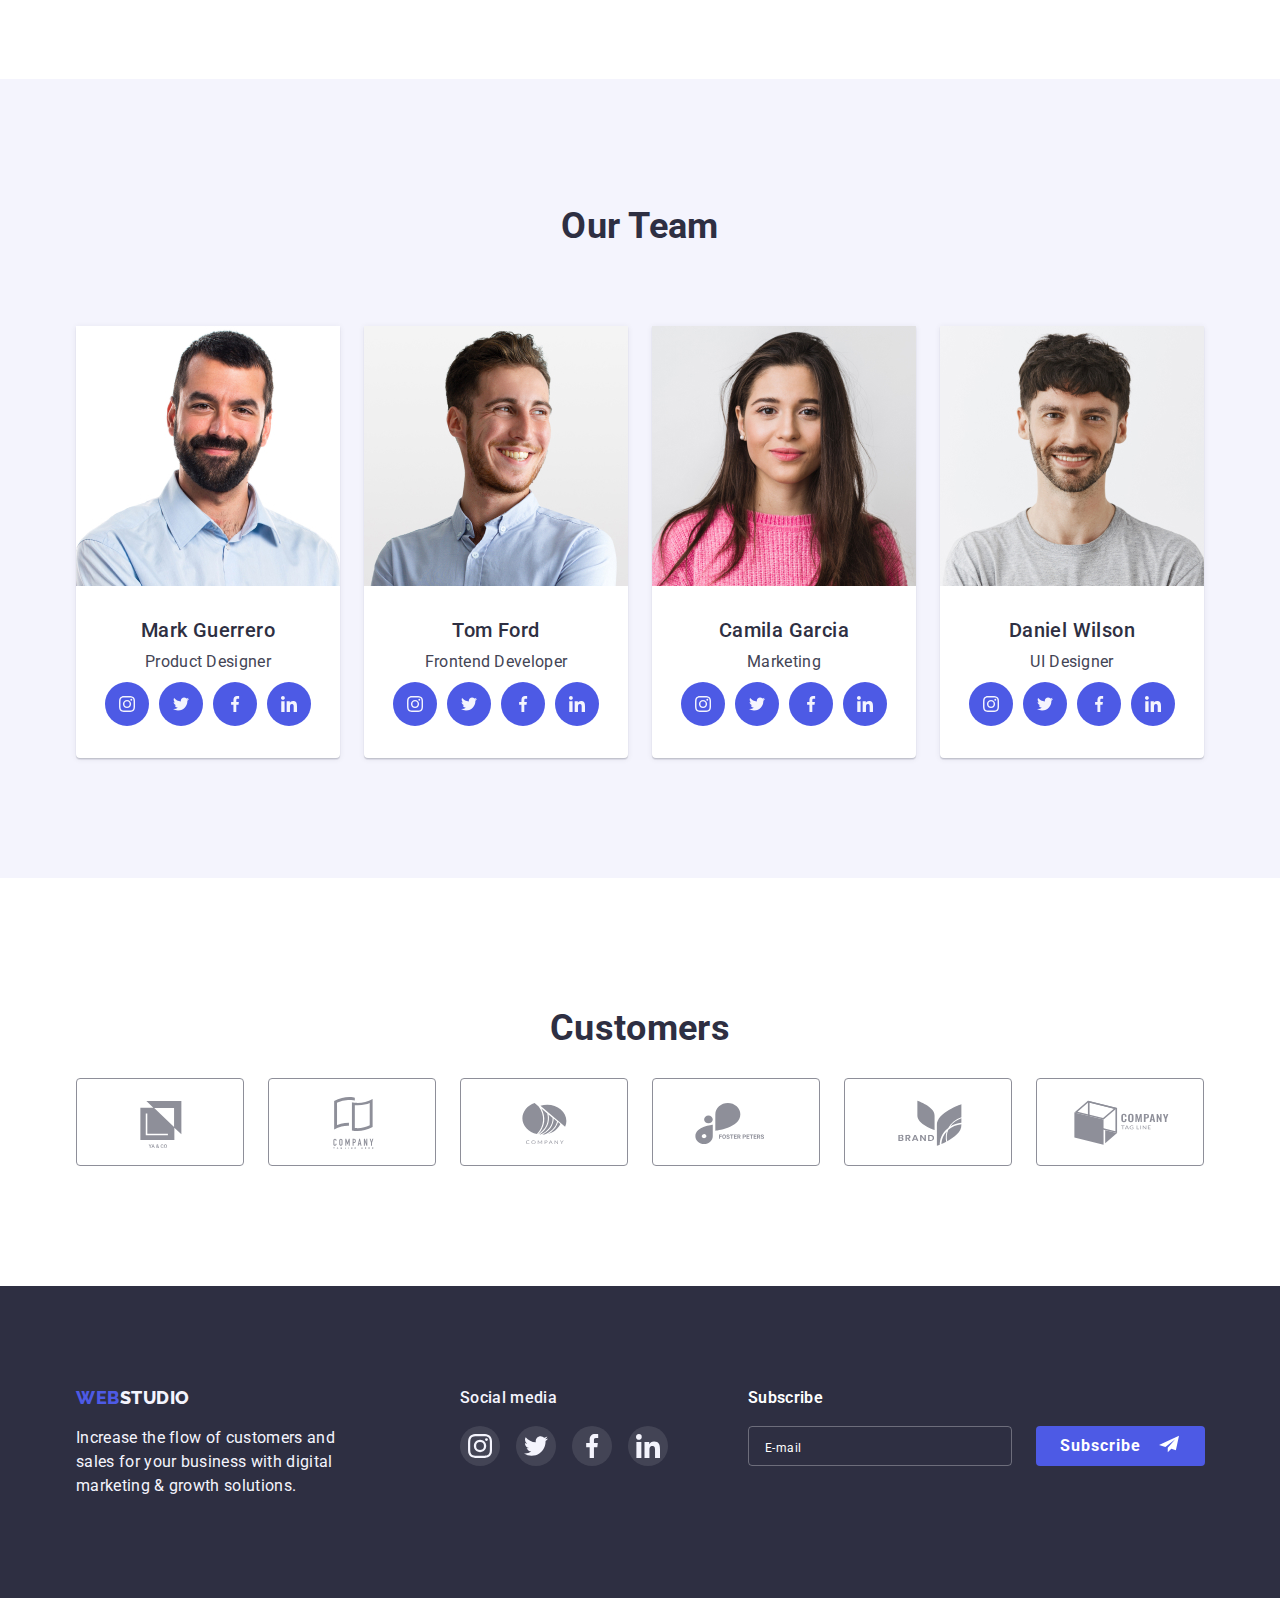
==== commit 8aec8186: "hdt" ====
--- a/index.html
+++ b/index.html
@@ -54,7 +54,8 @@
       <section class="hero">
         <div class="fon-hero">
           <h1 class="hero-title">
-            Effective Solutions <br />for Your Business
+            Effective Solutions <br />
+            for Your Business
           </h1>
           <button type="button" data-modal-open class="button-stile">
             Order Servise
@@ -69,47 +70,79 @@
               <strong class="modal-title"
                 >Leave your contacts and we will call you back</strong
               >
+
               <form name="modal_form" autocomplete="on" novalidate>
-                <!--форма запису без використання id -->
-                <div class="input">
-                  <label class="modal-form-label">
-                    Name
-                    <input class="form-inpud" type="nam" name="name" />
-                    <scg class="modal-form-icon" width="20" height="20">
-                      <use href="./image/icons.svg#user-name"></use
-                    ></scg>
-                  </label>
-                  <label class="modal-form-label">
-                    Email
-                    <input class="form-inpud" type="email" name="email" />
-                    <scg class="modal-form-icon" width="20" height="20">
-                      <use href="./image/icons.svg#user-email"></use
-                    ></scg>
-                  </label>
-                  <label class="modal-form-label">
-                    Phone number
-                    <input class="form-inpud" name="phone_number" type="tel" />
-                    <scg class="modal-form-icon" width="20" height="20">
-                      <use href="./image/icons.svg#user-phone"></use
-                    ></scg>
-                  </label>
-                  <label class="modal-form-label">
-                    Comment
-                    <textarea class="form-text"
-                      name="comment"
-                      rows="5"
-                      placeholder="Text input"
-                    ></textarea>
-                  </label>
+                <!-- Name field -->
+                <label class="modal-form-label" name="user_name" for="user_sign"
+                  >Name</label
+                >
+                <div class="modal-form-group">
+                  <input
+                    class="modal-form-input"
+                    type="text"
+                    id="user_sign"
+                    required
+                  />
+                  <svg class="modal-form-icon" width="18" height="24">
+                    <use href="./image/icons.svg#user-name"></use>
+                  </svg>
                 </div>
-                <label class="label-box">
-                  <input type="checkbox" name="hobby" value="music" checked />
-                  <scg class="modal-form-icon" width="20" height="20">
-                    <use href=""></use
-                  ></scg>
-                  I accept the terms and conditions of the <a>Privacy Policy</a>
-                </label>
-                <button class="button-submit" type="submit">Submit</button>
+                <!-- Phone field -->
+                <label class="modal-form-label" for="user_telephone"
+                  >Phone</label
+                >
+                <div class="modal-form-group">
+                  <input
+                    class="modal-form-input"
+                    type="tel"
+                    id="user_telephone"
+                    required
+                  />
+                  <svg class="modal-form-icon" width="18" height="24">
+                    <use href="./image/icons.svg#user-phone"></use>
+                  </svg>
+                </div>
+                <!-- Email field -->
+                <label class="modal-form-label" for="user_email">Email</label>
+                <div class="modal-form-group">
+                  <input
+                    class="modal-form-input"
+                    type="email"
+                    id="user_email"
+                    required
+                  />
+                  <svg class="modal-form-icon" width="18" height="24">
+                    <use href="./image/icons.svg#user-email"></use>
+                  </svg>
+                </div>
+                <!-- Comment field -->
+                <label class="modal-form-label" for="user_comment"
+                  >Comment</label
+                >
+                <textarea
+                  class="modal-form-comment"
+                  name="user_comment"
+                  id="user_comment"
+                  rows="6"
+                  placeholder="Type your comment..."
+                ></textarea>
+                <!-- Checkbox field -->
+                <div class="form-checkbox">
+                  <input
+                    class="form-checkbox-input"
+                    type="checkbox"
+                    name="user_checkbox"
+                    id="user_checkbox"
+                    required
+                  />
+                  <label class="form-checkbox-label" for="user_checkbox"
+                    >I accept the terms and conditions of the
+                    <a class="modal-form-link link" href="" target="_blank"
+                      >Privacy Policy</a
+                    ></label
+                  >
+                </div>
+                <button class="contact-form-btn btn" type="submit">Send</button>
               </form>
             </div>
           </div>
@@ -528,7 +561,6 @@
         </div>
       </div>
     </footer>
-
     <script src="./js/modal.js"></script>
   </body>
 </html>
--- a/css/styles.css
+++ b/css/styles.css
@@ -567,22 +567,25 @@
 .subscrible-icon {
   display: inline-block;
   margin-left: 16px;
-  fill: #FFFFFF;
-  }
+  fill: #ffffff;
+}
 .form-footer {
-display: flex;
-justify-content: center;
-}
-.footer-form-label{
+  display: flex;
+  justify-content: center;
+}
+.footer-form-label {
   margin-right: 24px;
 }
 .text-form-footer {
- display: block;
- margin-bottom: 16px;
- font-weight: 600;
- font-size: 16px;
- line-height: 1.5;
- color: #FFFFFF;
+  display: block;
+  margin-bottom: 16px;
+  font-weight: 600;
+  font-size: 16px;
+  line-height: 1.5;
+  color: #ffffff;
+}
+.footer-form-label {
+  color: #ffffff;
 }
 .footer-form-field {
   width: 264px;
@@ -592,30 +595,42 @@
   border: 1px solid rgba(255, 255, 255, 0.3);
   border-radius: 4px;
   outline: none;
+  color: #ffffff;
 }
 .footer-form-field::placeholder {
- font-size: 12px;
- line-height: 2;
- letter-spacing: 0.04em;
- color: #FFFFFF;
- /* color: rgba(255, 255, 255, 0.6); */
+  font-size: 12px;
+  line-height: 2;
+  letter-spacing: 0.04em;
+  color: #ffffff;
+  /* color: rgba(255, 255, 255, 0.6); */
 }
 
 .button-footer {
-display: flex; 
-height: 40px;
-padding: 8px 24px;
-background-color: #4D5AE5;
-border-radius: 4px;
-transition-duration: 250ms;
-transition-timing-function: cubic-bezier(0.4, 0, 0.2, 1);
-transition-property: color, background-color;
-font-weight: 700;
-font-size: 16px;
-line-height: 1.5;
-letter-spacing: 0.06em;
-color:  #FFFFFF;
-}
+  display: flex;
+  height: 40px;
+  padding: 8px 24px;
+  background-color: #4d5ae5;
+  border: none;
+  border-radius: 4px;
+  transition-duration: 250ms;
+  transition-timing-function: cubic-bezier(0.4, 0, 0.2, 1);
+  transition-property: color, background-color;
+
+  font-weight: 700;
+  font-size: 16px;
+  line-height: 1.5;
+  letter-spacing: 0.06em;
+  color: var(--background);
+}
+.button-footer:hover,
+.button-footer:focus,
+.contact-form-btn:hover,
+.contact-form-btn:focus {
+  background-color: #404bbf;
+  box-shadow: 0px 1px 6px rgba(46, 47, 66, 0.08),
+    0px 1px 1px rgba(46, 47, 66, 0.16), 0px 2px 1px rgba(46, 47, 66, 0.08);
+}
+
 /**
   |============================
   | Modal window
@@ -654,8 +669,7 @@
   border-radius: 4px;
   box-shadow: 0px 1px 1px rgba(0, 0, 0, 0.14), 0px 1px 3px rgba(0, 0, 0, 0.12),
     0px 2px 1px rgba(0, 0, 0, 0.2);
-  transition: width 
-  400ms ease 200ms, opacity 400ms, ease 200ms;
+  transition: width 400ms ease 200ms, opacity 400ms, ease 200ms;
 }
 .modal-btn {
   position: absolute;
@@ -677,85 +691,161 @@
   fill: #ffffff;
   background: #404bbf;
 }
-label {
-  display: flex;
-  flex-direction: column;
-  margin-bottom: 8px;
-}
 /* -------------------------- */
 .modal-title {
   display: block;
   text-align: center;
   margin-bottom: 16px;
   font-size: 16px;
-  line-height: 24px;
+  line-height: calc(24 / 16);
   text-align: center;
   letter-spacing: 0.02em;
-  color: #2E2F42;
-  
-}
-.input {
-  display: block;
+  color: #2e2f42;
+}
+
+.modal-form {
+  display: flex;
   flex-direction: column;
-  justify-content: center;
-  
-}
- 
+  padding: 72px 24px 24px 24px;
+}
 .modal-form-label {
-  font-weight: 400;
+  margin-bottom: 4px;
   font-size: 12px;
-  line-height: 16px;
-  letter-spacing: 0.04em;
-  color: #8E8F99;
- }
-.form-inpud{
-  width: 100%;
-  height: 40px;
-  padding-left: 50px;
-  box-sizing: border-box;
-  border: 1px solid rgba(33, 33, 33, 0.2);
-border-radius: 4px;
+  line-height: 1.17;
+  letter-spacing: 0.01em;
+  color: #8e8f99;
+}
+.modal-form-group {
+  position: relative;
+  margin-bottom: 8px;
 }
 .modal-form-icon {
   position: absolute;
   top: 50%;
   left: 16px;
   transform: translateY(-50%);
-  fill:  #434455;
+  fill: #434455;
   transition: fill 250ms cubic-bezier(0.4, 0, 0.2, 1);
 }
-.form-text{
+.form-text {
+  margin-bottom: 16px;
+  font-weight: 600;
+  font-size: 16px;
+  line-height: calc(24 / 16);
+  text-align: center;
+  color: #2e2f42;
+}
+
+.modal-form-checkbox {
   font-size: 12px;
-  line-height: calc(16/ 24);
+  line-height: calc(16 / 24);
   letter-spacing: 0.04em;
   margin-bottom: 24px;
+}
+
+.modal-form-input {
+  display: block;
+  width: 100%;
+  height: 40px;
+  padding-left: 34px;
+  color: #434455;
+  border: 1px solid rgba(33, 33, 33, 0.2);
+  border-radius: 4px;
+  transition: border 250ms cubic-bezier(0.4, 0, 0.2, 1);
+}
+
+.modal-form-input:focus {
+  outline: none;
+  border-color: #404bbf;
+}
+
+.modal-form-input:focus + .modal-form-icon {
+  fill: #404bbf;
+}
+.modal-form-comment {
+  margin-bottom: 16px;
   width: 100%;
   height: 120px;
-  box-sizing: border-box;
+  padding: 8px 16px;
+  resize: none;
   border: 1px solid rgba(33, 33, 33, 0.2);
-border-radius: 4px;
-}
-.button-submit {
+  border-radius: 4px;
+  color: #434455;
+  transition: border 250ms cubic-bezier(0.4, 0, 0.2, 1);
+}
+.modal-form-comment::placeholder {
+  font-size: 12px;
+  line-height: 1.17;
+  letter-spacing: 0.01em;
+  color: rgba(117, 117, 117, 0.5);
+}
+.modal-form-comment:focus {
+  border-color: #404bbf;
+  outline: none;
+}
+.form-checkbox {
+  display: flex;
+  align-items: baseline;
+  margin-bottom: 24px;
+}
+.form-checkbox-label {
+  position: relative;
+  display: block;
+  margin-left: 24px;
+  font-size: 12px;
+  line-height: 1.33;
+  letter-spacing: 0.04em;
+  color: #757575;
+}
+.form-checkbox-input {
+  display: block;
+  position: absolute;
+  width: 16px;
+  height: 16px;
   border: none;
-  font-family: "Roboto";
-  background: var(--iris);
-  font-weight: 500;
+}
+.form-checkbox-label::before {
+  position: absolute;
+  content: "";
+  top: 0px;
+  left: -24px;
+  width: 16px;
+  height: 16px;
+  border: 1.25px solid #2e2f42;
+  border-radius: 2px;
+  background-color: var(#ffffff);
+  transition: border 250ms cubic-bezier(0.4, 0, 0.2, 1),
+    background-color 250ms cubic-bezier(0.4, 0, 0.2, 1);
+}
+.form-checkbox-input:checked + .form-checkbox-label::before {
+  background-color: #4d5ae5;
+  background-image: url(../image/checkbox.svg);
+  border-color: #4d5ae5;
+  background-repeat: no-repeat;
+  background-size: 100%;
+  background-position: center;
+  fill: var(#ffffff);
+}
+
+.modal-form-link {
+  display: inline-block;
+  font-size: 12px;
+  line-height: 1.33;
+  letter-spacing: 0.04em;
+  color: #4d5ae5;
+}
+.contact-form-btn {
+  width: 170px;
+  padding: 16px 32px;
+  margin: 0 auto;
+  background-color: #4d5ae5;
+  box-shadow: 0px 4px 4px rgba(0, 0, 0, 0.15);
+  border-radius: 4px;
+  border: none;
+  font-weight: 600;
   font-size: 16px;
   line-height: calc(24 / 16);
   letter-spacing: 0.04em;
-  color: var(--background);
-  display: block;
-  padding: 16px 32px;
-  margin: 0px auto;
-  box-shadow: 0px 4px 4px rgba(0, 0, 0, 0.15); /*стиль тіні*/
-  border-radius: 4px;
-  transition: background-color 250ms cubic-bezier(0.4, 0, 0.2, 1);
-}
-.button-submit:hover,
-.button-submit:focus {
-  background-color: var(--ocean);
-}
-.label-box {
-  display: flex;
-  justify-content: center;
-}+  color: #ffffff;
+  transition: box-shadow 250ms cubic-bezier(0.4, 0, 0.2, 1);
+}
